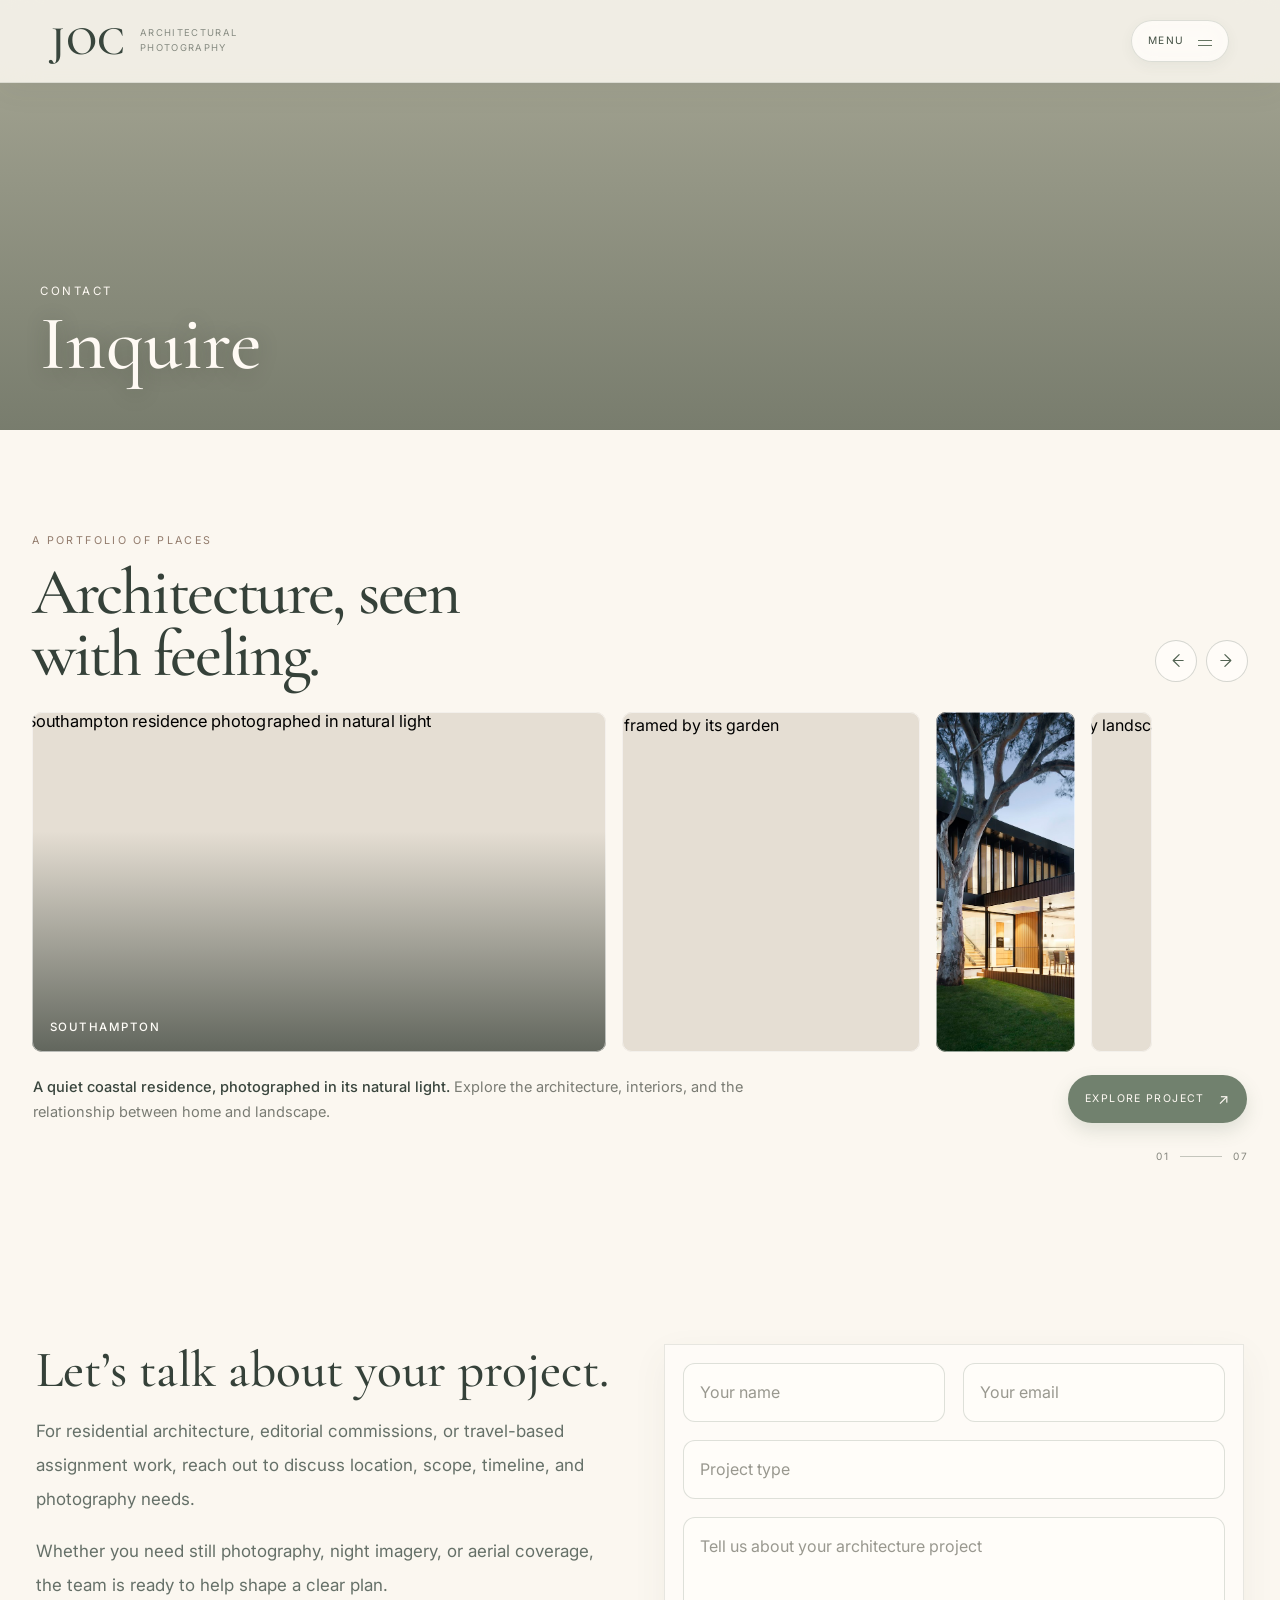
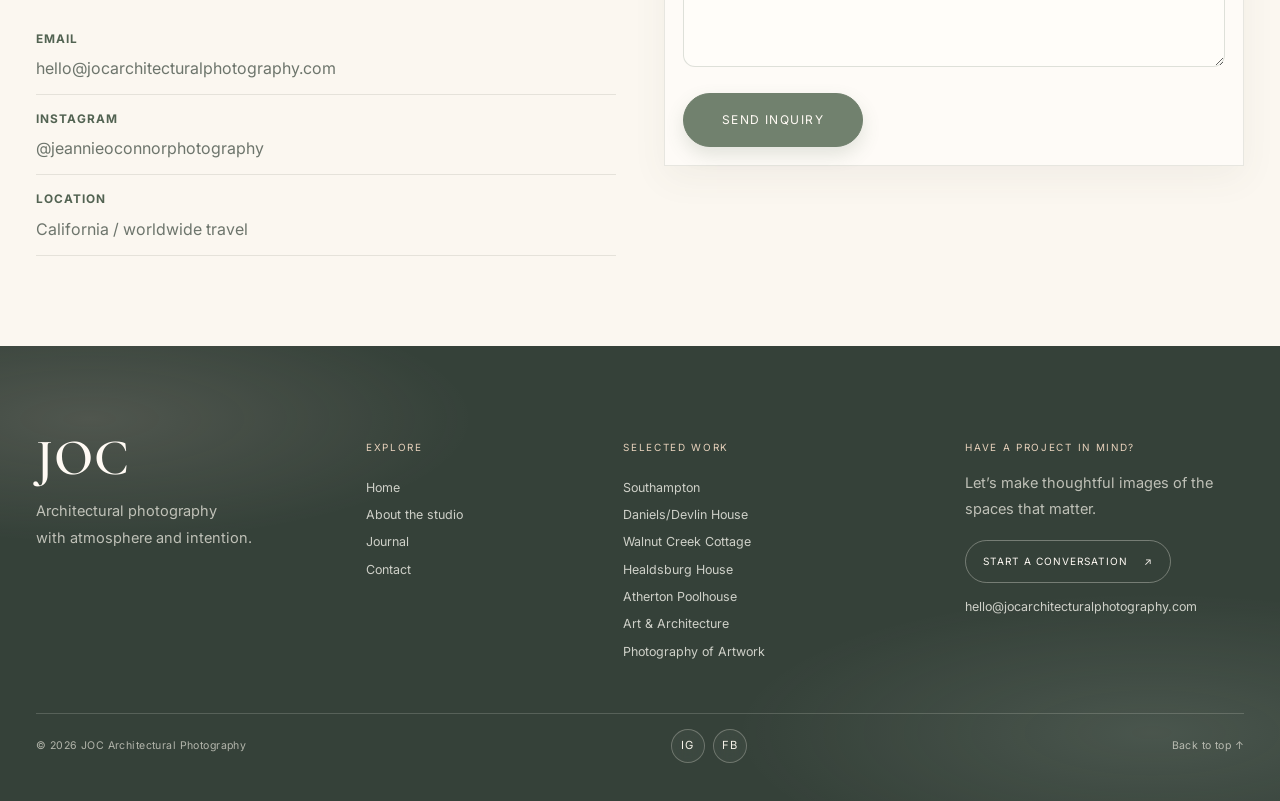
==== contact.html @ 6a411907 "JOC" ====
<!doctype html>
<html lang="en">
<head>
  <meta charset="UTF-8">
  <meta name="viewport" content="width=device-width, initial-scale=1.0">
  <title>Contact | JOC</title>
  <meta name="description" content="Contact JOC for architectural photography bookings.">
  <link rel="preconnect" href="https://fonts.googleapis.com">
  <link rel="preconnect" href="https://fonts.gstatic.com" crossorigin>
  <link href="https://fonts.googleapis.com/css2?family=Cormorant+Garamond:wght@400;500;600;700&family=Inter:wght@400;500;600;700&display=swap" rel="stylesheet">
  <link rel="stylesheet" href="style.css">
  <script src="js/squeeze-carousel.js" defer></script>
  <script src="js/site-chrome.js" defer></script>
</head>
<body class="contact-page">
  <header class="site-header">
    <div class="header-bar">
      <div class="brand-block">
        <a href="index.html" class="brand-mark">JOC</a>
        <span>Architectural Photography</span>
      </div>
      <nav class="site-navigation" aria-label="Main navigation">
        <button class="menu-toggle" type="button" aria-expanded="false">Menu</button>
        <ul>
          <li><a href="index.html">Home</a></li>
          <li><a href="southampton.html">Southampton</a></li>
          <li><a href="daniels-devlin-house.html">Daniels/Devlin House</a></li>
          <li><a href="walnut-creek-cottage.html">Walnut Creek Cottage</a></li>
          <li><a href="aidells-oakes-healdsburg-house.html">Aidells/Oakes Healdsburg House</a></li>
          <li><a href="atherton-poolhouse.html">Atherton Poolhouse</a></li>
          <li><a href="art-and-architecture.html">Art &amp; Architecture</a></li>
          <li><a href="photography-of-artwork.html">Photography of Artwork</a></li>
          <li><a href="about-us.html">About</a></li>
          <li><a class="active" href="contact.html">Contact</a></li>
        </ul>
      </nav>
    </div>
  </header>

  <main class="page-shell">
    <section class="page-hero" aria-label="Contact JOC">
      <div class="page-hero-inner">
        <p>Contact</p>
        <h1>Inquire</h1>
      </div>
    </section>

    <section class="page-content">
      <div class="contact-layout">
        <div class="contact-copy">
          <h2>Let’s talk about your project.</h2>
          <p>For residential architecture, editorial commissions, or travel-based assignment work, reach out to discuss location, scope, timeline, and photography needs.</p>
          <p>Whether you need still photography, night imagery, or aerial coverage, the team is ready to help shape a clear plan.</p>
          <ul class="contact-list">
            <li><strong>Email</strong><span>hello@jocarchitecturalphotography.com</span></li>
            <li><strong>Instagram</strong><span>@jeannieoconnorphotography</span></li>
            <li><strong>Location</strong><span>California / worldwide travel</span></li>
          </ul>
        </div>

        <div class="contact-card">
          <form>
            <div class="form-grid">
              <div>
                <input class="input" type="text" placeholder="Your name" aria-label="Your name">
              </div>
              <div>
                <input class="input" type="email" placeholder="Your email" aria-label="Your email">
              </div>
              <div class="full-span">
                <input class="input" type="text" placeholder="Project type" aria-label="Project type">
              </div>
              <div class="full-span">
                <textarea class="textarea" placeholder="Tell us about your architecture project" aria-label="Project details"></textarea>
              </div>
              <div class="full-span">
                <button class="btn" type="submit">Send inquiry</button>
              </div>
            </div>
          </form>
        </div>
      </div>
    </section>
  </main>

  <div class="socials" aria-label="Social links">
    <a href="https://www.instagram.com/jeannieoconnorphotography/" aria-label="Instagram" target="_blank" rel="noreferrer">IG</a>
    <a href="https://www.facebook.com/jocarchphoto" aria-label="Facebook" target="_blank" rel="noreferrer">FB</a>
  </div>

  <script>
    const nav = document.querySelector('.site-navigation');
    const toggle = document.querySelector('.menu-toggle');
    if (toggle && nav) {
      toggle.addEventListener('click', () => {
        const isOpen = nav.classList.toggle('open');
        toggle.setAttribute('aria-expanded', String(isOpen));
      });
    }
  </script>
</body>
</html>
---- style.css ----
:root {
  --bg: #0d0d0d;
  --panel: #171817;
  --panel-soft: #f3efe8;
  --text: #f5f3ee;
  --muted: rgba(255,255,255,0.7);
  --dark-text: #1d1d1b;
  --line: rgba(255,255,255,0.18);
  --gold: #d4b077;
  --shadow: rgba(0, 0, 0, 0.32);
}

* { box-sizing: border-box; }
html { scroll-behavior: smooth; }
body {
  margin: 0;
  background: var(--bg);
  color: var(--text);
  font-family: 'Inter', Arial, sans-serif;
  line-height: 1.7;
}
a { color: inherit; text-decoration: none; }
img { max-width: 100%; display: block; }
button, input, textarea { font: inherit; }

.site-header {
  position: absolute;
  top: 0;
  left: 0;
  width: 100%;
  z-index: 20;
}
.header-bar {
  max-width: 1720px;
  margin: 0 auto;
  padding: 28px clamp(20px, 4vw, 64px) 0;
  display: flex;
  align-items: center;
  justify-content: space-between;
}
.brand-block {
  display: flex;
  align-items: center;
  gap: 18px;
  color: rgba(255,255,255,0.92);
}
.brand-mark {
  display: inline-flex;
  align-items: center;
  justify-content: center;
  font-size: 2.8rem;
  font-weight: 700;
  letter-spacing: 0.04em;
  line-height: 1;
  color: #fff;
}
.brand-block span {
  font-size: 0.72rem;
  letter-spacing: 0.18em;
  text-transform: uppercase;
  opacity: 0.9;
}
.site-navigation {
  position: relative;
}
.site-navigation ul {
  display: none;
  position: absolute;
  z-index: 30;
  top: calc(100% + 14px);
  right: 0;
  width: min(410px, calc(100vw - 36px));
  max-height: min(72vh, 680px);
  overflow: auto;
  flex-direction: column;
  align-items: stretch;
  gap: 0;
  list-style: none;
  margin: 0;
  padding: 10px 22px;
  background: rgba(17, 17, 17, 0.96);
  border: 1px solid rgba(255,255,255,0.12);
  box-shadow: 0 24px 70px rgba(0,0,0,0.4);
  backdrop-filter: blur(18px);
}
.site-navigation.open ul { display: flex; }
.site-navigation a {
  position: relative;
  display: block;
  color: rgba(255,255,255,0.9);
  padding: 12px 0;
  font-size: 0.75rem;
  letter-spacing: 0.12em;
  text-transform: uppercase;
  border-bottom: 1px solid rgba(255,255,255,0.07);
  transition: color 0.25s ease, padding-left 0.25s ease;
}
.site-navigation a.active,
.site-navigation a:hover,
.site-navigation a:focus-visible {
  color: #e4c89a;
  padding-left: 5px;
}
.site-navigation a::after {
  content: none;
}
.menu-toggle {
  display: inline-flex;
  align-items: center;
  gap: 12px;
  background: rgba(10,10,10,0.22);
  border: 1px solid rgba(255,255,255,0.4);
  color: #fff;
  padding: 11px 16px;
  letter-spacing: 0.16em;
  text-transform: uppercase;
  font-size: 0.66rem;
  cursor: pointer;
  backdrop-filter: blur(12px);
  transition: background 0.25s ease, border-color 0.25s ease;
}
.menu-toggle::after {
  content: '';
  width: 16px;
  height: 1px;
  background: currentColor;
  box-shadow: 0 5px currentColor;
  transition: transform 0.25s ease;
}
.menu-toggle:hover,
.menu-toggle:focus-visible,
.site-navigation.open .menu-toggle {
  background: rgba(255,255,255,0.1);
  border-color: rgba(255,255,255,0.7);
}
.site-navigation.open .menu-toggle::after { transform: rotate(45deg); }

.portfolio-hero {
  position: relative;
  min-height: 100vh;
  display: flex;
  align-items: center;
  justify-content: center;
  background-image: linear-gradient(rgba(4,8,10,0.3), rgba(4,8,10,0.4)), url('https://images.unsplash.com/photo-1505693416388-ac5ce068fe85?auto=format&fit=crop&w=1800&q=80');
  background-size: cover;
  background-position: center;
  overflow: hidden;
}
.portfolio-hero::after {
  content: '';
  position: absolute;
  inset: auto 0 0;
  height: 24vh;
  background: linear-gradient(transparent, #111);
  pointer-events: none;
}
.portfolio-hero::before {
  content: '';
  position: absolute;
  inset: 0;
  background: radial-gradient(circle at center, rgba(255,255,255,0.18), transparent 40%);
}
.hero-inner {
  position: relative;
  z-index: 1;
  width: min(1200px, calc(100% - 48px));
  display: flex;
  justify-content: center;
  align-items: center;
  text-align: center;
}
.hero-caption {
  display: flex;
  flex-direction: column;
  align-items: center;
  gap: 14px;
  animation: fadeUp 1s ease both;
}
.eyebrow {
  margin: 0;
  color: rgba(255,255,255,0.82);
  text-transform: uppercase;
  letter-spacing: 0.22em;
  font-size: 0.7rem;
}
.hero-caption h1 {
  margin: 0;
  font-size: clamp(4rem, 8vw, 14rem);
  line-height: 0.85;
  font-weight: 400;
  letter-spacing: 0.04em;
  color: #fff;
  font-family: 'Cormorant Garamond', Georgia, serif;
}
.hero-scroll-cue {
  position: absolute;
  z-index: 2;
  left: 50%;
  bottom: 42px;
  display: flex;
  align-items: center;
  gap: 14px;
  transform: translateX(-50%);
  color: rgba(255,255,255,0.82);
  font-size: 0.65rem;
  letter-spacing: 0.2em;
  text-transform: uppercase;
  white-space: nowrap;
}
.hero-scroll-cue i {
  position: relative;
  width: 1px;
  height: 30px;
  overflow: hidden;
  background: rgba(255,255,255,0.25);
}
.hero-scroll-cue i::after {
  content: '';
  position: absolute;
  inset: -100% 0 auto;
  height: 100%;
  background: #fff;
  animation: scrollCue 1.6s ease-in-out infinite;
}

.domino-gallery {
  --gallery-scroll-length: 1500px;
  position: relative;
  height: calc(100vh + var(--gallery-scroll-length));
  background: #111;
  isolation: isolate;
}
.domino-stage {
  position: sticky;
  top: 0;
  height: 100vh;
  min-height: 600px;
  display: flex;
  flex-direction: column;
  justify-content: center;
  overflow: hidden;
  padding: 42px 0 54px;
}
.domino-heading {
  position: relative;
  z-index: 2;
  width: min(1320px, calc(100% - 72px));
  margin: 0 auto 28px;
  display: grid;
  grid-template-columns: 0.75fr 1.5fr 0.75fr;
  align-items: end;
  gap: 24px;
}
.domino-heading .eyebrow {
  align-self: center;
  color: rgba(255,255,255,0.62);
}
.domino-heading h2 {
  margin: 0;
  color: #f5f1ea;
  font: 500 clamp(2.2rem, 4vw, 4.4rem)/0.95 'Cormorant Garamond', Georgia, serif;
  letter-spacing: -0.025em;
}
.domino-instruction {
  margin: 0 0 5px;
  color: rgba(255,255,255,0.58);
  text-align: right;
  font-size: 0.66rem;
  letter-spacing: 0.15em;
  text-transform: uppercase;
}
.domino-viewport {
  width: 100%;
  overflow-x: auto;
  overflow-y: visible;
  scrollbar-width: none;
  overscroll-behavior-x: contain;
  padding: 48px 24px 56px;
}
.domino-viewport::-webkit-scrollbar { display: none; }
.domino-track {
  display: flex;
  width: max-content;
  min-width: min(100%, 1330px);
  margin: 0 auto;
  justify-content: center;
  gap: clamp(8px, 1.1vw, 18px);
  perspective: 1500px;
  perspective-origin: 50% -45%;
  transform-style: preserve-3d;
}
.domino-card-wrap {
  position: relative;
  z-index: 1;
  display: block;
  flex: 0 0 auto;
  width: var(--domino-width, 160px);
  height: var(--domino-height, 430px);
  color: #fff;
  text-decoration: none;
  transform-style: preserve-3d;
}
.domino-card {
  position: relative;
  display: block;
  width: 100%;
  height: 100%;
  overflow: hidden;
  background: #272522;
  border: 1px solid rgba(255,255,255,0.18);
  box-shadow: 0 18px 40px -16px rgba(0,0,0,0.6);
  transform-origin: 50% 100%;
  transform: rotateX(0deg);
  backface-visibility: hidden;
  transition: outline-color 0.25s ease, box-shadow 0.3s ease;
}
.domino-card-wrap:focus-visible {
  outline: 2px solid #e4c89a;
  outline-offset: 7px;
}
.domino-card-wrap:hover .domino-card {
  box-shadow: 0 28px 64px -18px rgba(0,0,0,0.8);
}
.domino-card img {
  position: absolute;
  inset: 0;
  width: 100%;
  height: 100%;
  object-fit: cover;
  filter: brightness(calc(1 - var(--fall, 0) * 0.45));
  user-select: none;
}
.domino-card-title {
  position: absolute;
  inset: auto 0 0;
  padding: 34px 12px 13px;
  color: #fff;
  font-size: clamp(0.61rem, 0.78vw, 0.75rem);
  line-height: 1.4;
  letter-spacing: 0.12em;
  text-transform: uppercase;
  background: linear-gradient(transparent, rgba(0,0,0,0.82));
  opacity: calc(1 - var(--fall, 0));
}
.domino-shadow {
  position: absolute;
  z-index: -1;
  right: 8px;
  bottom: -8px;
  left: 8px;
  height: 14px;
  border-radius: 50%;
  background: rgba(0,0,0,0.42);
  filter: blur(8px);
  opacity: calc(0.25 + var(--fall, 0) * 0.5);
  transform: scaleX(calc(0.6 + var(--fall, 0) * 0.4));
  pointer-events: none;
}
.domino-count {
  position: absolute;
  right: clamp(22px, 4vw, 64px);
  bottom: 30px;
  display: flex;
  align-items: center;
  gap: 12px;
  color: rgba(255,255,255,0.68);
  font-size: 0.66rem;
  letter-spacing: 0.16em;
}
.domino-count i {
  width: 36px;
  height: 1px;
  background: rgba(255,255,255,0.38);
}

main, .page-shell {
  background: #111111;
}

.portfolio-highlights {
  max-width: 1360px;
  margin: 0 auto;
  padding: 60px 36px 10px;
}
.highlights-grid {
  display: grid;
  grid-template-columns: repeat(3, minmax(0, 1fr));
  gap: 22px;
  margin-top: 30px;
}
.highlight-card {
  position: relative;
  padding: 28px 24px 26px;
  background: rgba(255,255,255,0.02);
  border: 1px solid rgba(255,255,255,0.08);
  min-height: 260px;
  transition: transform 0.35s ease, border-color 0.35s ease, background 0.35s ease;
}
.highlight-card:hover {
  transform: translateY(-6px);
  border-color: rgba(255,255,255,0.18);
  background: rgba(255,255,255,0.035);
}
.highlight-card--featured {
  background: rgba(255,255,255,0.04);
  border-color: rgba(255,255,255,0.14);
}
.highlight-index {
  display: block;
  margin-bottom: 18px;
  color: rgba(255,255,255,0.6);
  letter-spacing: 0.25em;
  font-size: 0.68rem;
  text-transform: uppercase;
}
.highlight-card h3 {
  margin: 0 0 12px;
  font-size: clamp(1.8rem, 2.8vw, 2.9rem);
  line-height: 1.08;
  color: #f5efe7;
  font-family: 'Cormorant Garamond', Georgia, serif;
  font-weight: 500;
}
.highlight-card p {
  margin: 0;
  color: rgba(255,255,255,0.75);
  line-height: 1.9;
  font-size: 1rem;
}

.intro-section {
  max-width: 1360px;
  margin: 0 auto;
  padding: 80px 36px 30px;
  display: grid;
  grid-template-columns: 1.2fr 0.8fr;
  gap: 52px;
  align-items: center;
}
.featured-photo {
  position: relative;
  overflow: hidden;
  height: 540px;
  box-shadow: 0 30px 60px var(--shadow);
}
.featured-photo img {
  position: absolute;
  inset: 0;
  width: 100%;
  height: 100%;
  object-fit: cover;
  transform: scale(1.02);
  transition: transform 0.8s ease;
}
.featured-photo:hover img { transform: scale(1.08); }
.intro-copy {
  color: rgba(255,255,255,0.85);
}
.intro-copy p {
  margin: 0 0 22px;
  font-size: 1.08rem;
  line-height: 2;
}
.intro-copy p strong {
  color: #fff;
  font-weight: 600;
}
.intro-copy .quote {
  margin-top: 30px;
  padding-top: 26px;
  border-top: 1px solid rgba(255,255,255,0.12);
  font-size: 0.92rem;
  letter-spacing: 0.12em;
  text-transform: uppercase;
  color: rgba(255,255,255,0.72);
}
.eyebrow {
  margin: 0;
  color: rgba(255,255,255,0.82);
  text-transform: uppercase;
  letter-spacing: 0.22em;
  font-size: 0.7rem;
}
.eyebrow.dark {
  color: rgba(255,255,255,0.7);
}

.section-block {
  max-width: 1360px;
  margin: 0 auto;
  padding: 70px 36px 20px;
}
.section-head {
  margin-bottom: 30px;
  display: flex;
  align-items: end;
  justify-content: space-between;
  gap: 16px;
}
.section-head span {
  font-size: 0.76rem;
  letter-spacing: 0.2em;
  text-transform: uppercase;
  color: rgba(255,255,255,0.7);
}
.section-head h2 {
  margin: 0;
  font-size: clamp(2rem, 4vw, 3.2rem);
  font-family: 'Cormorant Garamond', Georgia, serif;
  font-weight: 500;
  color: #f6f1e8;
}
.project-grid {
  display: grid;
  grid-template-columns: repeat(3, minmax(0, 1fr));
  gap: 28px;
}
.project-card {
  position: relative;
  overflow: hidden;
  min-height: 480px;
  background: #171817;
  transform: translateY(24px);
  opacity: 0;
  animation: fadeUp 0.8s ease forwards;
}
.project-card:nth-child(2) { animation-delay: 0.12s; }
.project-card:nth-child(3) { animation-delay: 0.2s; }
.project-card:nth-child(4) { animation-delay: 0.28s; }
.project-card:nth-child(5) { animation-delay: 0.36s; }
.project-card:nth-child(6) { animation-delay: 0.44s; }
.project-card img {
  width: 100%;
  height: 100%;
  object-fit: cover;
  transition: transform 0.8s ease, filter 0.8s ease;
  filter: saturate(0.85) brightness(0.85);
}
.project-card:hover img {
  transform: scale(1.07);
  filter: saturate(1) brightness(1);
}
.project-card .project-meta {
  position: absolute;
  left: 0;
  right: 0;
  bottom: 0;
  padding: 22px 22px 20px;
  background: linear-gradient(180deg, rgba(11,11,11,0), rgba(11,11,11,0.8) 46%);
  display: flex;
  align-items: center;
  justify-content: space-between;
  gap: 16px;
}
.project-card .project-meta span {
  font-size: clamp(0.72rem, 0.95vw, 1.05rem);
  letter-spacing: 0.08em;
  text-transform: uppercase;
  line-height: 1.35;
  max-width: 72%;
}
.project-card .project-meta a {
  color: rgba(255,255,255,0.8);
  border-bottom: 1px solid rgba(255,255,255,0.5);
  font-size: 0.7rem;
  letter-spacing: 0.16em;
  text-transform: uppercase;
  white-space: nowrap;
}

.studio-metrics {
  max-width: 1360px;
  margin: 0 auto;
  padding: 18px 36px 12px;
  display: grid;
  grid-template-columns: repeat(4, minmax(0, 1fr));
  gap: 24px;
}
.metric {
  border-top: 1px solid rgba(255,255,255,0.12);
  border-bottom: 1px solid rgba(255,255,255,0.12);
  padding: 24px 18px;
  display: flex;
  flex-direction: column;
  align-items: center;
  justify-content: center;
  text-align: center;
  background: rgba(255,255,255,0.015);
}
.metric strong {
  font-size: clamp(1.35rem, 2vw, 2rem);
  line-height: 1.1;
  color: #f5efe7;
  font-family: 'Cormorant Garamond', Georgia, serif;
  font-weight: 500;
}
.metric span {
  margin-top: 10px;
  letter-spacing: 0.18em;
  font-size: 0.66rem;
  text-transform: uppercase;
  color: rgba(255,255,255,0.7);
}

.feature-story {
  max-width: 1360px;
  margin: 70px auto 0;
  padding: 0 36px;
  display: grid;
  grid-template-columns: 1.2fr 0.8fr;
  gap: 36px;
  align-items: center;
}
.feature-story__media {
  overflow: hidden;
  min-height: 560px;
  box-shadow: 0 30px 60px rgba(0, 0, 0, 0.35);
}
.feature-story__media img {
  width: 100%;
  height: 100%;
  object-fit: cover;
  transition: transform 0.8s ease;
}
.feature-story:hover .feature-story__media img {
  transform: scale(1.05);
}
.feature-story__content {
  color: rgba(255,255,255,0.82);
}
.feature-story__content h3 {
  margin: 0 0 18px;
  font-size: clamp(2.4rem, 4vw, 4rem);
  line-height: 1;
  font-family: 'Cormorant Garamond', Georgia, serif;
  font-weight: 500;
  color: #f8f1e7;
}
.feature-story__content p {
  margin: 0 0 18px;
  font-size: 1.04rem;
  line-height: 1.95;
}
.feature-story__content ul {
  margin: 0;
  padding-left: 20px;
  display: grid;
  gap: 10px;
  color: rgba(255,255,255,0.82);
}

.services-block {
  padding-top: 80px;
}
.services-grid {
  display: grid;
  grid-template-columns: repeat(3, minmax(0, 1fr));
  gap: 24px;
}
.service-card {
  background: rgba(255,255,255,0.02);
  border: 1px solid rgba(255,255,255,0.08);
  padding: 28px 24px;
  transition: transform 0.35s ease, border-color 0.35s ease, background 0.35s ease;
}
.service-card:hover {
  transform: translateY(-8px);
  border-color: rgba(255,255,255,0.18);
  background: rgba(255,255,255,0.035);
}
.service-number {
  display: block;
  font-size: 0.72rem;
  letter-spacing: 0.16em;
  text-transform: uppercase;
  color: rgba(255,255,255,0.6);
  margin-bottom: 18px;
}
.service-card h3 {
  margin: 0 0 12px;
  font-size: clamp(1.7rem, 2.4vw, 2.3rem);
  line-height: 1.1;
  font-family: 'Cormorant Garamond', Georgia, serif;
  color: #f5f0e7;
  font-weight: 500;
}
.service-card p {
  margin: 0;
  color: rgba(255,255,255,0.76);
  line-height: 1.8;
}

.project-detail-wrap {
  padding-top: 80px;
}
.project-detail {
  margin-top: 30px;
  display: grid;
  grid-template-columns: 1.15fr 0.85fr;
  gap: 30px;
  align-items: center;
  background: rgba(255,255,255,0.015);
  border: 1px solid rgba(255,255,255,0.08);
}
.project-detail--reverse {
  grid-template-columns: 0.85fr 1.15fr;
}
.project-detail--reverse .project-detail__image {
  order: 2;
}
.project-detail--reverse .project-detail__copy {
  order: 1;
}
.project-detail__image {
  overflow: hidden;
  min-height: 420px;
}
.project-detail__image img {
  width: 100%;
  height: 100%;
  object-fit: cover;
  transition: transform 0.8s ease;
}
.project-detail:hover .project-detail__image img {
  transform: scale(1.04);
}
.project-detail__copy {
  padding: 34px 28px;
  color: rgba(255,255,255,0.82);
}
.project-detail__copy h3 {
  margin: 0 0 16px;
  font-size: clamp(2rem, 3vw, 3.2rem);
  line-height: 1.1;
  font-family: 'Cormorant Garamond', Georgia, serif;
  color: #f5efe7;
  font-weight: 500;
}
.project-detail__copy p {
  margin: 0;
  line-height: 1.9;
  font-size: 1.04rem;
}

.reveal {
  opacity: 0;
  transform: translateY(28px);
  transition: opacity 0.8s ease, transform 0.8s ease;
}
.reveal.is-visible {
  opacity: 1;
  transform: translateY(0);
}

.about-page .page-hero,
.contact-page .page-hero,
.blog-page .page-hero {
  position: relative;
  min-height: 430px;
  display: flex;
  align-items: end;
  justify-content: center;
  background-image: linear-gradient(rgba(19,19,18,0.32), rgba(19,19,18,0.72)), url('https://images.unsplash.com/photo-1512917774080-9991f1c4c750?auto=format&fit=crop&w=1800&q=80');
  background-size: cover;
  background-position: center;
}
.page-hero-inner {
  width: min(1200px, calc(100% - 48px));
  padding: 150px 0 50px;
  display: flex;
  flex-direction: column;
  gap: 8px;
}
.page-hero-inner p {
  margin: 0;
  letter-spacing: 0.22em;
  text-transform: uppercase;
  color: rgba(255,255,255,0.8);
  font-size: 0.72rem;
}
.page-hero-inner h1 {
  margin: 0;
  font-size: clamp(3rem, 6vw, 7rem);
  line-height: 0.92;
  font-family: 'Cormorant Garamond', Georgia, serif;
  font-weight: 500;
}

.page-content {
  max-width: 1360px;
  margin: 0 auto;
  padding: 64px 36px 90px;
}
.project-page-shell {
  background: #111111;
}
.project-hero {
  position: relative;
  min-height: 540px;
  display: flex;
  align-items: end;
  background-image: linear-gradient(rgba(16, 16, 16, 0.34), rgba(16, 16, 16, 0.72)), url('https://images.unsplash.com/photo-1512917774080-9991f1c4c750?auto=format&fit=crop&w=1800&q=80');
  background-size: cover;
  background-position: center;
}
.project-hero .page-hero-inner {
  width: min(1200px, calc(100% - 48px));
  padding: 170px 0 46px;
}
.project-intro {
  display: grid;
  grid-template-columns: 1.1fr 0.9fr;
  gap: 36px;
  align-items: start;
  padding-top: 48px;
}
.project-main-image {
  overflow: hidden;
  min-height: 640px;
  box-shadow: 0 30px 60px rgba(0,0,0,0.28);
}
.project-main-image img {
  width: 100%;
  height: 100%;
  object-fit: cover;
}
.project-copy {
  color: rgba(255,255,255,0.82);
}
.project-copy h2 {
  margin: 0 0 18px;
  font-size: clamp(2.4rem, 4vw, 3.8rem);
  line-height: 1.02;
  font-family: 'Cormorant Garamond', Georgia, serif;
  font-weight: 500;
  color: #f5f1ea;
}
.project-copy p {
  margin: 0 0 18px;
  font-size: 1.05rem;
  line-height: 2;
}
.project-specs {
  display: grid;
  grid-template-columns: repeat(4, minmax(0, 1fr));
  gap: 18px;
  margin-top: 48px;
}
.project-spec {
  border: 1px solid rgba(255,255,255,0.08);
  background: rgba(255,255,255,0.015);
  padding: 22px 18px;
}
.project-spec span {
  display: block;
  font-size: 0.68rem;
  letter-spacing: 0.16em;
  text-transform: uppercase;
  color: rgba(255,255,255,0.68);
}
.project-spec strong {
  display: block;
  margin-top: 10px;
  font-size: clamp(1.1rem, 1.8vw, 1.5rem);
  color: #f6f0e7;
  font-weight: 500;
}
.project-gallery {
  display: grid;
  grid-template-columns: repeat(3, minmax(0, 1fr));
  gap: 22px;
  margin-top: 52px;
}
.project-gallery figure {
  margin: 0;
  overflow: hidden;
  min-height: 340px;
  background: rgba(255,255,255,0.03);
}
.project-gallery img {
  width: 100%;
  height: 100%;
  object-fit: cover;
  transition: transform 0.5s ease;
}
.project-gallery figure:hover img {
  transform: scale(1.04);
}
.project-page-cta {
  margin-top: 54px;
  display: flex;
  justify-content: center;
}
.project-page-cta a {
  display: inline-flex;
  align-items: center;
  justify-content: center;
  min-width: 220px;
  padding: 18px 26px;
  border: 1px solid rgba(255,255,255,0.2);
  letter-spacing: 0.14em;
  text-transform: uppercase;
  font-size: 0.72rem;
  transition: transform 0.25s ease, border-color 0.25s ease;
}
.project-page-cta a:hover,
.project-page-cta a:focus-visible {
  transform: translateY(-2px);
  border-color: rgba(255,255,255,0.5);
}
.about-layout,
.contact-layout,
.blog-layout {
  display: grid;
  grid-template-columns: 1fr 1fr;
  gap: 48px;
  align-items: start;
}
.about-image,
.contact-card,
.blog-card {
  background: rgba(255,255,255,0.02);
  border: 1px solid rgba(255,255,255,0.08);
  padding: 24px;
}
.about-image img {
  width: 100%;
  min-height: 500px;
  object-fit: cover;
}
.about-copy,
.contact-copy,
.blog-copy {
  color: rgba(255,255,255,0.82);
}
.about-copy h2,
.contact-copy h2,
.blog-copy h2 {
  margin: 0 0 18px;
  font-size: clamp(2.2rem, 4vw, 3.3rem);
  line-height: 1.05;
  color: var(--text);
  font-family: 'Cormorant Garamond', Georgia, serif;
  font-weight: 500;
}
.about-copy p,
.contact-copy p,
.blog-copy p {
  margin: 0 0 18px;
  font-size: 1.06rem;
  line-height: 2;
}
.stats-grid {
  margin-top: 48px;
  display: grid;
  grid-template-columns: repeat(4, minmax(0, 1fr));
  gap: 24px;
}
.stat-box {
  border: 1px solid rgba(255,255,255,0.09);
  padding: 28px 22px;
  text-align: center;
  background: rgba(255,255,255,0.015);
}
.stat-box strong {
  display: block;
  font-family: 'Cormorant Garamond', Georgia, serif;
  font-size: clamp(1.35rem, 2vw, 2rem);
  line-height: 1.1;
  color: #f0e9df;
}
.stat-box span {
  color: rgba(255,255,255,0.7);
  letter-spacing: 0.1em;
  text-transform: uppercase;
  font-size: 0.68rem;
}

.contact-card {
  padding: 36px;
}
.form-grid {
  display: grid;
  grid-template-columns: 1fr 1fr;
  gap: 18px;
}
.input, .textarea {
  width: 100%;
  background: rgba(255,255,255,0.02);
  color: #fff;
  border: 1px solid rgba(255,255,255,0.12);
  padding: 15px 16px;
  border-radius: 0;
  outline: none;
  transition: border-color 0.25s ease, background 0.25s ease;
}
.input:focus, .textarea:focus { border-color: rgba(255,255,255,0.4); background: rgba(255,255,255,0.04); }
.textarea {
  min-height: 150px;
  resize: vertical;
}
.form-grid .full-span { grid-column: 1 / -1; }
.btn {
  display: inline-flex;
  align-items: center;
  justify-content: center;
  min-width: 180px;
  padding: 16px 22px;
  border: 1px solid rgba(255,255,255,0.28);
  background: transparent;
  color: #fff;
  letter-spacing: 0.12em;
  text-transform: uppercase;
  font-size: 0.75rem;
  cursor: pointer;
  transition: transform 0.25s ease, border-color 0.25s ease, background 0.25s ease;
}
.btn:hover, .btn:focus-visible {
  background: rgba(255,255,255,0.04);
  border-color: rgba(255,255,255,0.5);
  transform: translateY(-2px);
}
.contact-list {
  list-style: none;
  margin: 26px 0 0;
  padding: 0;
  display: grid;
  gap: 14px;
}
.contact-list li {
  padding-bottom: 12px;
  border-bottom: 1px solid rgba(255,255,255,0.08);
}
.contact-list strong {
  display: block;
  margin-bottom: 6px;
  color: #f0e9df;
  letter-spacing: 0.08em;
  text-transform: uppercase;
  font-size: 0.74rem;
}
.contact-list span {
  color: rgba(255,255,255,0.8);
}

.blog-grid {
  display: grid;
  grid-template-columns: repeat(2, minmax(0, 1fr));
  gap: 26px;
}
.blog-post {
  background: rgba(255,255,255,0.02);
  border: 1px solid rgba(255,255,255,0.08);
  overflow: hidden;
}
.blog-post img {
  width: 100%;
  height: 330px;
  object-fit: cover;
}
.blog-post-body {
  padding: 24px 22px 26px;
}
.blog-post-body time {
  display: inline-block;
  margin-bottom: 10px;
  color: rgba(255,255,255,0.55);
  letter-spacing: 0.1em;
  text-transform: uppercase;
  font-size: 0.7rem;
}
.blog-post-body h3 {
  margin: 0 0 12px;
  font-size: clamp(1.6rem, 3vw, 2.2rem);
  font-family: 'Cormorant Garamond', Georgia, serif;
  color: #f0e9df;
}
.blog-post-body p {
  margin: 0;
  color: rgba(255,255,255,0.76);
}

.socials {
  position: fixed;
  right: 22px;
  bottom: 22px;
  display: flex;
  flex-direction: column;
  gap: 10px;
  z-index: 30;
}
.socials a {
  display: inline-flex;
  align-items: center;
  justify-content: center;
  width: 42px;
  height: 42px;
  border-radius: 50%;
  background: rgba(255,255,255,0.08);
  color: #fff;
  border: 1px solid rgba(255,255,255,0.12);
  backdrop-filter: blur(8px);
  font-size: 0.7rem;
  letter-spacing: 0.08em;
  text-transform: uppercase;
  transition: transform 0.25s ease, background 0.25s ease, border-color 0.25s ease;
}
.socials a:hover,
.socials a:focus-visible {
  transform: translateY(-2px);
  background: rgba(255,255,255,0.16);
  border-color: rgba(255,255,255,0.38);
}

@keyframes fadeUp {
  from {
    opacity: 0;
    transform: translateY(22px);
  }
  to {
    opacity: 1;
    transform: translateY(0);
  }
}
@keyframes scrollCue {
  from { transform: translateY(0); }
  to { transform: translateY(200%); }
}

@media (max-width: 1024px) {
  .site-navigation ul {
    display: none;
    position: absolute;
    right: 0;
    top: 52px;
    width: min(260px, 75vw);
    background: rgba(18,17,17,0.96);
    border: 1px solid rgba(255,255,255,0.08);
    padding: 18px 16px;
    flex-direction: column;
    align-items: start;
  }
  .site-navigation.open ul { display: flex; }
  .menu-toggle { display: inline-flex; }
  .project-grid,
  .highlights-grid { grid-template-columns: repeat(2, minmax(0, 1fr)); }
  .domino-heading {
    width: calc(100% - 48px);
    grid-template-columns: 1fr;
    align-items: start;
    gap: 10px;
  }
  .domino-heading h2 { font-size: clamp(2.2rem, 5vw, 3.6rem); }
  .domino-instruction { display: none; }
  .intro-section,
  .project-intro,
  .about-layout,
  .contact-layout,
  .blog-layout,
  .stats-grid { grid-template-columns: 1fr; }
  .project-main-image { min-height: clamp(360px, 65vw, 540px); }
  .featured-photo { height: clamp(360px, 70vw, 520px); }
  .project-page-shell .project-main-image {
    height: clamp(320px, 50vw, 440px);
    min-height: 0;
  }
}

@media (max-width: 640px) {
  .header-bar { padding: 20px 18px 0; }
  .brand-block { gap: 10px; }
  .brand-mark { font-size: 2rem; }
  .brand-block span { display: none; }
  .portfolio-hero { min-height: 78vh; }
  .hero-scroll-cue { bottom: 30px; }
  .domino-gallery { --gallery-scroll-length: 950px; }
  .domino-stage {
    min-height: 100svh;
    padding: 34px 0 46px;
  }
  .domino-heading {
    width: calc(100% - 36px);
    grid-template-columns: 1fr;
    gap: 10px;
    margin-bottom: 6px;
  }
  .domino-instruction {
    display: block;
    margin: 0;
    text-align: left;
  }
  .domino-heading .eyebrow { font-size: 0.62rem; }
  .domino-heading h2 { font-size: clamp(2rem, 9vw, 3rem); }
  .domino-viewport { padding: 44px 18px 48px; }
  .domino-count { right: 18px; bottom: 20px; }
  .intro-section,
  .section-block,
  .page-content,
  .portfolio-highlights { padding-left: 18px; padding-right: 18px; }
  .project-grid,
  .form-grid,
  .blog-grid,
  .highlights-grid { grid-template-columns: 1fr; }
  .section-head { align-items: start; flex-direction: column; }
  .socials {
    position: static;
    justify-content: center;
    padding: 0 18px 24px;
  }
}

@media (prefers-reduced-motion: reduce) {
  html { scroll-behavior: auto; }
  *,
  *::before,
  *::after {
    animation-duration: 0.01ms !important;
    animation-iteration-count: 1 !important;
    scroll-behavior: auto !important;
    transition-duration: 0.01ms !important;
  }
}

/* Warm, playful portfolio palette */
:root {
  --bg: #fbf7f0;
  --panel: #fffdf9;
  --panel-soft: #f4e9dc;
  --text: #354139;
  --muted: #777970;
  --dark-text: #354139;
  --line: rgba(67, 79, 67, 0.15);
  --gold: #cf9d78;
  --shadow: rgba(82, 72, 59, 0.12);
  --cute-ink: #354139;
  --cute-cream: #fbf7f0;
  --cute-pink: #f1d5ce;
  --cute-sage: #dce7da;
  --cute-lilac: #e9e1ef;
  --cute-butter: #f4e9c8;
}

body {
  background:
    radial-gradient(ellipse at 8% 18%, rgba(241, 213, 206, 0.24), transparent 25rem),
    radial-gradient(ellipse at 88% 52%, rgba(220, 231, 218, 0.3), transparent 28rem),
    var(--cute-cream);
  color: var(--cute-ink);
}

main,
.page-shell,
.project-page-shell {
  background: var(--cute-cream);
}

.portfolio-hero {
  background-image: linear-gradient(rgba(55, 59, 49, 0.18), rgba(55, 59, 49, 0.24)), url('https://images.unsplash.com/photo-1505693416388-ac5ce068fe85?auto=format&fit=crop&w=1800&q=80');
}

.portfolio-hero::after {
  height: 20vh;
  background: linear-gradient(transparent, var(--cute-cream));
}

.portfolio-hero::before {
  background:
    radial-gradient(ellipse at 50% 45%, rgba(255, 241, 224, 0.24), transparent 42%),
    linear-gradient(120deg, rgba(91, 103, 78, 0.12), transparent 55%);
}

.hero-caption h1 {
  text-shadow: 0 4px 32px rgba(30, 37, 30, 0.25);
}

.hero-caption .eyebrow,
.page-hero-inner p {
  color: #fffaf4;
}

.hero-scroll-cue {
  color: #fffaf4;
}

.hero-scroll-cue i { background: rgba(255,255,255,0.45); }
.hero-scroll-cue i::after { background: #fffaf4; }

.domino-gallery {
  background:
    radial-gradient(ellipse at 18% 30%, rgba(241, 213, 206, 0.45), transparent 25rem),
    radial-gradient(ellipse at 88% 78%, rgba(220, 231, 218, 0.62), transparent 26rem),
    var(--cute-cream);
}

.domino-stage { min-height: 630px; }

.domino-heading .eyebrow,
.domino-instruction,
.domino-count {
  color: #777970;
}

.domino-heading h2 {
  color: var(--cute-ink);
  font-weight: 600;
}

.domino-track { perspective-origin: 50% -30%; }

.domino-card {
  border: 5px solid rgba(255, 253, 249, 0.9);
  border-radius: 18px;
  background: #e6ddd0;
  box-shadow: 0 18px 36px rgba(83, 74, 61, 0.17);
}

.domino-card-wrap:nth-child(3n + 1) .domino-card { border-color: #f3ddd5; }
.domino-card-wrap:nth-child(3n + 2) .domino-card { border-color: #e0eadc; }
.domino-card-wrap:nth-child(3n) .domino-card { border-color: #e9e1ef; }

.domino-card-title {
  padding-bottom: 17px;
  font-size: 0.64rem;
  letter-spacing: 0.1em;
  background: linear-gradient(transparent, rgba(37, 48, 39, 0.78));
}

.domino-card-wrap:focus-visible {
  outline-color: #bd8e78;
  border-radius: 20px;
}

.domino-shadow { background: rgba(78, 70, 59, 0.24); }
.domino-count i { background: rgba(67, 79, 67, 0.3); }

.portfolio-highlights {
  padding-top: 88px;
  padding-bottom: 30px;
}

.section-head span,
.highlight-index,
.service-number,
.project-spec span {
  color: #8d7869;
}

.section-head h2,
.highlight-card h3,
.service-card h3,
.project-detail__copy h3,
.project-copy h2,
.about-copy h2,
.contact-copy h2,
.blog-copy h2 {
  color: var(--cute-ink);
}

.highlight-card,
.service-card,
.metric,
.project-detail,
.project-spec,
.stat-box,
.contact-card,
.about-image,
.blog-post {
  background: rgba(255, 253, 249, 0.82);
  border-color: rgba(76, 88, 73, 0.13);
  box-shadow: 0 12px 34px rgba(87, 77, 63, 0.06);
}

.highlight-card {
  border-radius: 20px 20px 20px 6px;
  min-height: 245px;
  padding: 30px 28px;
}

.highlight-card:nth-child(3n + 1) { background: #f6e6df; }
.highlight-card:nth-child(3n + 2) { background: #eaf0e6; }
.highlight-card:nth-child(3n) { background: #f0eaf4; }
.highlight-card--featured { border-color: rgba(120, 140, 116, 0.22); }

.highlight-card p,
.service-card p,
.feature-story__content,
.project-detail__copy,
.project-copy,
.about-copy,
.contact-copy,
.blog-copy,
.about-copy p,
.contact-copy p,
.blog-copy p,
.project-copy p,
.project-detail__copy p,
.feature-story__content p,
.feature-story__content ul,
.service-card p {
  color: #657068;
}

.intro-section { padding-top: 76px; }

.featured-photo,
.feature-story__media,
.project-main-image,
.about-image {
  border-radius: 24px 24px 24px 6px;
  box-shadow: 0 24px 54px rgba(84, 73, 60, 0.13);
}

.featured-photo img,
.feature-story__media img,
.project-main-image img,
.about-image img {
  border-radius: inherit;
}

.intro-copy,
.intro-copy p { color: #657068; }

.intro-copy p strong { color: #3d4a40; }

.intro-copy .quote {
  border-top-color: rgba(76, 88, 73, 0.16);
  color: #9a7768;
}

.eyebrow,
.eyebrow.dark {
  color: #957665;
}

.metric {
  border-top: 1px solid rgba(76, 88, 73, 0.18);
  border-bottom: 1px solid rgba(76, 88, 73, 0.18);
  border-radius: 14px;
}

.metric strong,
.stat-box strong { color: #425047; }

.metric span,
.stat-box span {
  color: #7b8078;
}

.project-card {
  min-height: 420px;
  border-radius: 18px 18px 18px 5px;
  box-shadow: 0 15px 34px rgba(74, 65, 54, 0.14);
}

.project-card img { border-radius: inherit; }

.project-card .project-meta {
  background: linear-gradient(180deg, transparent, rgba(39, 49, 41, 0.82) 78%);
}

.project-card .project-meta a {
  border-bottom-color: rgba(255,255,255,0.65);
}

.feature-story {
  padding-top: 10px;
}

.feature-story__content h3 { color: var(--cute-ink); }

.service-card {
  border-radius: 18px 18px 18px 5px;
}

.service-card:nth-child(3n + 1) { background: #f6e6df; }
.service-card:nth-child(3n + 2) { background: #eaf0e6; }
.service-card:nth-child(3n) { background: #f0eaf4; }

.project-detail {
  border-radius: 20px 20px 20px 6px;
  overflow: hidden;
}

.project-detail__copy h3 { color: var(--cute-ink); }

.about-page .page-hero,
.contact-page .page-hero,
.blog-page .page-hero,
.project-hero {
  background-color: #b5b4a1;
  background-image: linear-gradient(rgba(54, 64, 53, 0.1), rgba(54, 64, 53, 0.48)), url('https://images.unsplash.com/photo-1512917774080-9991f1c4c750?auto=format&fit=crop&w=1800&q=80');
}

.page-hero-inner h1,
.project-page-shell .page-hero-inner h1,
.project-hero .page-hero-inner h1 {
  color: #fffaf4;
  text-shadow: 0 3px 22px rgba(27, 37, 30, 0.28);
}

.page-content {
  padding-top: 76px;
}

.project-copy h2 { color: var(--cute-ink); }

.project-spec {
  border-radius: 14px;
  background: #f7eee6;
}

.project-spec:nth-child(4n + 2) { background: #edf1e8; }
.project-spec:nth-child(4n + 3) { background: #f1ebf4; }
.project-spec:nth-child(4n) { background: #f7f0d9; }
.project-spec strong { color: #465248; }

.project-gallery figure {
  border-radius: 18px 18px 18px 5px;
  box-shadow: 0 14px 32px rgba(84, 73, 60, 0.11);
}

.project-page-cta a,
.btn {
  color: #fffaf4;
  background: #71816e;
  border: 1px solid #71816e;
  border-radius: 999px;
  box-shadow: 0 8px 18px rgba(90, 111, 86, 0.17);
}

.project-page-cta a:hover,
.project-page-cta a:focus-visible,
.btn:hover,
.btn:focus-visible {
  background: #596e59;
  border-color: #596e59;
}

.about-image,
.contact-card {
  padding: 18px;
}

.about-image img { border-radius: 16px 16px 16px 4px; }

.stat-box { border-radius: 16px 16px 16px 5px; }

.input,
.textarea {
  color: #354139;
  background: #fffdf9;
  border-color: rgba(76, 88, 73, 0.18);
  border-radius: 12px;
}

.input::placeholder,
.textarea::placeholder { color: #99988f; }

.input:focus,
.textarea:focus {
  border-color: #96a48e;
  background: #fff;
  box-shadow: 0 0 0 3px rgba(150,164,142,0.13);
}

.contact-list li { border-bottom-color: rgba(76, 88, 73, 0.13); }
.contact-list strong { color: #526352; }
.contact-list span { color: #6d756c; }

.blog-post { border-radius: 18px 18px 18px 5px; }
.blog-post img { border-radius: 16px 16px 0 0; }
.blog-post-body time { color: #9a7768; }
.blog-post-body h3 { color: var(--cute-ink); }
.blog-post-body p { color: #657068; }

.site-navigation ul {
  background: rgba(255, 251, 244, 0.97);
  border-color: rgba(76, 88, 73, 0.13);
  border-radius: 18px 18px 18px 6px;
  box-shadow: 0 24px 60px rgba(68, 64, 54, 0.19);
}

.site-navigation a {
  color: #48564b;
  border-bottom-color: rgba(76, 88, 73, 0.1);
}

.site-navigation a.active,
.site-navigation a:hover,
.site-navigation a:focus-visible { color: #b87f6a; }

.menu-toggle {
  color: #fffaf4;
  background: rgba(55, 66, 54, 0.4);
  border-color: rgba(255, 250, 244, 0.72);
  border-radius: 999px;
}

.menu-toggle:hover,
.menu-toggle:focus-visible,
.site-navigation.open .menu-toggle {
  background: rgba(55, 66, 54, 0.68);
}

.socials a {
  color: #526352;
  background: rgba(255, 251, 244, 0.9);
  border-color: rgba(76, 88, 73, 0.15);
  box-shadow: 0 8px 20px rgba(68, 64, 54, 0.12);
}

.socials a:hover,
.socials a:focus-visible {
  color: #fffaf4;
  background: #71816e;
  border-color: #71816e;
}

@media (max-width: 1024px) {
  .site-navigation ul {
    right: 0;
    width: min(340px, calc(100vw - 36px));
    max-height: min(72vh, 680px);
    padding: 10px 22px;
    align-items: stretch;
  }
}

@media (max-width: 640px) {
  .domino-stage { min-height: 100svh; }
  .portfolio-highlights { padding-top: 64px; padding-bottom: 12px; }
  .highlight-card { min-height: 205px; }
  .project-card { min-height: 390px; }
  .project-main-image { min-height: 420px; }
  .project-page-shell .project-main-image {
    height: clamp(260px, 78vw, 340px);
    min-height: 0;
  }
  .project-specs { grid-template-columns: repeat(2, minmax(0, 1fr)); gap: 12px; }
  .project-gallery { grid-template-columns: 1fr; gap: 16px; }
  .project-gallery figure { min-height: 300px; }
  .contact-card { padding: 16px; }
}

/* Shared squeeze-style portfolio carousel */
.squeeze-section {
  position: relative;
  z-index: 1;
  width: min(100% - 64px, 1360px);
  margin: 0 auto;
  padding: clamp(54px, 8vw, 112px) 0 clamp(56px, 8vw, 104px);
}

.squeeze-carousel {
  container-type: inline-size;
  width: 100%;
  color: var(--cute-ink);
}

.squeeze-heading {
  display: flex;
  align-items: end;
  justify-content: space-between;
  gap: 28px;
  margin-bottom: 26px;
}

.squeeze-heading .eyebrow {
  margin: 0 0 12px;
  color: #927b6c;
  font-size: 0.67rem;
}

.squeeze-heading h2 {
  margin: 0;
  color: #354139;
  font: 500 clamp(2.25rem, 5.4cqi, 4.4rem)/0.94 'Cormorant Garamond', Georgia, serif;
  letter-spacing: -0.035em;
}

.squeeze-controls {
  display: flex;
  gap: 9px;
  flex: 0 0 auto;
  padding-bottom: 4px;
}

.squeeze-arrow {
  display: grid;
  width: 42px;
  height: 42px;
  place-items: center;
  border: 1px solid rgba(66, 80, 70, 0.22);
  border-radius: 50%;
  color: #526352;
  background: rgba(255, 253, 249, 0.88);
  cursor: pointer;
  transition: color 0.25s ease, background 0.25s ease, transform 0.25s ease, border-color 0.25s ease;
}

.squeeze-arrow svg {
  width: 19px;
  height: 19px;
  fill: none;
  stroke: currentColor;
  stroke-linecap: round;
  stroke-linejoin: round;
  stroke-width: 1.25;
}

.squeeze-arrow:hover,
.squeeze-arrow:focus-visible {
  color: #fffaf4;
  background: #71816e;
  border-color: #71816e;
  transform: translateY(-2px);
}

.squeeze-panels {
  display: grid;
  grid-template-columns: var(--sq-columns);
  width: 100%;
  height: var(--sq-h);
  overflow: hidden;
  gap: 0;
  touch-action: pan-y;
  transition: grid-template-columns 1000ms cubic-bezier(0.16, 1, 0.3, 1);
}

.squeeze-panel {
  position: relative;
  isolation: isolate;
  display: block;
  min-width: 0;
  height: 100%;
  padding: 0;
  overflow: hidden;
  border: 0;
  border-radius: min(10px, calc(var(--sq-h) / 24));
  background: #e5ded3;
  cursor: pointer;
  text-align: left;
  transition:
    width 1000ms cubic-bezier(0.16, 1, 0.3, 1),
    border-radius 1000ms cubic-bezier(0.16, 1, 0.3, 1),
    filter 500ms ease;
}

.squeeze-panel:nth-child(1) { margin-left: 0; }
.squeeze-panel:nth-child(n + 2):nth-child(-n + 4) { margin-left: var(--sq-gap); }
.squeeze-panel:nth-child(n + 5) { margin-left: var(--sq-slat-gap); }

.squeeze-panel::before {
  position: absolute;
  z-index: 2;
  inset: 0;
  border: 1px solid rgba(255,255,255,0.56);
  border-radius: inherit;
  content: '';
  pointer-events: none;
}

.squeeze-panel:focus-visible {
  z-index: 4;
  outline: 3px solid #bd8e78;
  outline-offset: -4px;
}

.squeeze-panel img {
  position: absolute;
  top: 0;
  left: 50%;
  width: var(--sq-hero);
  max-width: none;
  height: 100%;
  object-fit: cover;
  transform: translateX(-50%);
  transition: filter 500ms ease, transform 1200ms cubic-bezier(0.16, 1, 0.3, 1);
}

.squeeze-panel:hover img,
.squeeze-panel[aria-selected="true"] img {
  transform: translateX(-50%) scale(1.025);
}

.squeeze-panel-shade {
  position: absolute;
  inset: 35% 0 0;
  background: linear-gradient(transparent, rgba(35, 45, 37, 0.68));
  opacity: 0;
  transition: opacity 700ms cubic-bezier(0.16, 1, 0.3, 1);
}

.squeeze-panel[aria-selected="true"] .squeeze-panel-shade,
.squeeze-panel:hover .squeeze-panel-shade { opacity: 1; }

.squeeze-panel-label {
  position: absolute;
  right: 18px;
  bottom: 16px;
  left: 18px;
  z-index: 3;
  overflow: hidden;
  color: #fffdf8;
  font-size: 0.72rem;
  font-weight: 500;
  letter-spacing: 0.13em;
  line-height: 1.35;
  text-overflow: ellipsis;
  text-transform: uppercase;
  white-space: nowrap;
  opacity: 0;
  transform: translateY(8px);
  transition: opacity 500ms ease, transform 700ms cubic-bezier(0.16, 1, 0.3, 1);
}

.squeeze-panel[aria-selected="true"] .squeeze-panel-label,
.squeeze-panel:hover .squeeze-panel-label { opacity: 1; transform: translateY(0); }

.squeeze-panel[data-column="4"] .squeeze-panel-label,
.squeeze-panel[data-column="4"] .squeeze-panel-shade { display: none; }

.squeeze-caption {
  display: flex;
  align-items: start;
  justify-content: space-between;
  gap: 28px;
  min-height: 82px;
  padding: 23px 1px 0;
}

.squeeze-caption-copy {
  max-width: 760px;
  margin: 0;
  color: #7a7c74;
  font-size: clamp(0.91rem, 1.15cqi, 1.04rem);
  line-height: 1.75;
}

.squeeze-caption-copy strong {
  color: #39453d;
  font-weight: 500;
}

.squeeze-action {
  display: inline-flex;
  flex: 0 0 auto;
  align-items: center;
  gap: 13px;
  padding: 12px 17px;
  border-radius: 999px;
  color: #fffaf4;
  background: #71816e;
  box-shadow: 0 8px 18px rgba(90, 111, 86, 0.17);
  font-size: 0.66rem;
  letter-spacing: 0.13em;
  text-transform: uppercase;
  transition: background 0.25s ease, transform 0.25s ease, box-shadow 0.25s ease;
}

.squeeze-action span { font-size: 0.9rem; }

.squeeze-action:hover,
.squeeze-action:focus-visible {
  background: #596e59;
  box-shadow: 0 11px 24px rgba(90, 111, 86, 0.22);
  transform: translateY(-2px);
}

.squeeze-pagination {
  display: flex;
  align-items: center;
  justify-content: flex-end;
  gap: 11px;
  margin-top: 14px;
  color: #85867e;
  font-size: 0.63rem;
  letter-spacing: 0.14em;
}

.squeeze-pagination-line {
  width: 42px;
  height: 1px;
  background: rgba(67, 79, 67, 0.3);
}

.has-squeeze-home .squeeze-section {
  width: 100%;
  max-width: none;
  padding-right: max(32px, calc((100% - 1360px) / 2));
  padding-left: max(32px, calc((100% - 1360px) / 2));
}

@media (max-width: 760px) {
  .squeeze-section {
    width: calc(100% - 36px);
    padding-top: 54px;
    padding-bottom: 64px;
  }

  .squeeze-heading {
    align-items: flex-start;
    flex-direction: column;
    gap: 12px;
    margin-bottom: 20px;
  }

  .squeeze-heading h2 {
    font-size: clamp(2rem, 8vw, 3.25rem);
  }

  .squeeze-arrow {
    width: 38px;
    height: 38px;
  }

  .squeeze-controls {
    align-self: flex-end;
    margin-top: -4px;
  }

  .squeeze-panel {
    border-radius: min(8px, calc(var(--sq-h) / 22));
  }

  .squeeze-panel-label {
    right: 9px;
    bottom: 11px;
    left: 9px;
    font-size: 0.58rem;
    letter-spacing: 0.08em;
  }

  .squeeze-caption {
    min-height: 0;
    flex-direction: column;
    gap: 15px;
    padding-top: 18px;
  }

  .squeeze-action { align-self: flex-start; }
  .squeeze-pagination { margin-top: 18px; }

  .has-squeeze-home .squeeze-section {
    padding-right: 18px;
    padding-left: 18px;
  }
}

@media (prefers-reduced-motion: reduce) {
  .squeeze-panel,
  .squeeze-panel img,
  .squeeze-panel-shade,
  .squeeze-panel-label,
  .squeeze-arrow,
  .squeeze-action {
    transition-duration: 0.01ms !important;
  }
}

@media (max-width: 640px) {
  .home-page .intro-section {
    gap: 22px;
    padding: 48px 18px 24px;
  }

  .home-page .featured-photo {
    height: clamp(220px, 64vw, 280px);
  }

  .home-page .intro-copy p {
    margin-bottom: 14px;
    font-size: 0.96rem;
    line-height: 1.75;
  }

  .home-page .intro-copy .quote {
    margin-top: 20px;
    padding-top: 18px;
    font-size: 0.74rem;
    letter-spacing: 0.08em;
    line-height: 1.65;
  }

  .home-page .portfolio-highlights {
    padding: 48px 18px 16px;
  }

  .home-page .highlights-grid {
    gap: 14px;
    margin-top: 22px;
  }

  .home-page .highlight-card {
    min-height: 0;
    padding: 22px 20px;
  }

  .home-page .highlight-index {
    margin-bottom: 12px;
  }

  .home-page .highlight-card h3 {
    font-size: 1.8rem;
  }

  .home-page .highlight-card p {
    font-size: 0.94rem;
    line-height: 1.7;
  }

  .home-page .studio-metrics {
    grid-template-columns: repeat(2, minmax(0, 1fr));
    gap: 12px;
    padding: 14px 18px 8px;
  }

  .home-page .metric {
    min-width: 0;
    padding: 18px 10px;
  }

  .home-page .metric strong {
    font-size: 1.25rem;
  }

  .home-page .metric span {
    font-size: 0.58rem;
    letter-spacing: 0.1em;
    line-height: 1.5;
  }

  .home-page .section-block {
    padding: 52px 18px 16px;
  }

  .home-page .project-grid {
    grid-template-columns: repeat(2, minmax(0, 1fr));
    gap: 12px;
  }

  .home-page .project-card {
    height: clamp(190px, 58vw, 235px);
    min-height: 0;
  }

  .home-page .project-card img {
    position: absolute;
    inset: 0;
  }

  .home-page .project-card .project-meta {
    align-items: end;
    gap: 6px;
    padding: 26px 11px 12px;
  }

  .home-page .project-card .project-meta span {
    max-width: 76%;
    font-size: 0.61rem;
    letter-spacing: 0.045em;
  }

  .home-page .project-card .project-meta a {
    font-size: 0.56rem;
    letter-spacing: 0.08em;
  }

  .home-page .feature-story {
    grid-template-columns: minmax(0, 1fr);
    gap: 22px;
    margin-top: 42px;
    padding: 0 18px;
  }

  .home-page .feature-story__media {
    min-height: 0;
    height: clamp(220px, 64vw, 280px);
  }

  .home-page .feature-story__media img {
    display: block;
  }

  .home-page .feature-story__content h3 {
    font-size: clamp(2rem, 9vw, 2.5rem);
    line-height: 1.06;
  }

  .home-page .feature-story__content p,
  .home-page .feature-story__content ul {
    font-size: 0.94rem;
    line-height: 1.75;
  }

  .home-page .services-block,
  .home-page .project-detail-wrap {
    padding-top: 52px;
  }

  .home-page .services-grid {
    grid-template-columns: minmax(0, 1fr);
    gap: 12px;
  }

  .home-page .service-card {
    padding: 22px 20px;
  }

  .home-page .service-number {
    margin-bottom: 10px;
  }

  .home-page .service-card h3 {
    font-size: 1.8rem;
  }

  .home-page .service-card p {
    font-size: 0.94rem;
    line-height: 1.7;
  }

  .home-page .project-detail {
    grid-template-columns: minmax(0, 1fr);
    gap: 0;
    margin-top: 20px;
  }

  .home-page .project-detail--reverse .project-detail__image,
  .home-page .project-detail--reverse .project-detail__copy {
    order: initial;
  }

  .home-page .project-detail__image {
    min-height: 0;
    height: clamp(220px, 64vw, 280px);
  }

  .home-page .project-detail__image img {
    display: block;
  }

  .home-page .project-detail__copy {
    padding: 22px 20px 24px;
  }

  .home-page .project-detail__copy h3 {
    font-size: 1.9rem;
    line-height: 1.08;
  }

  .home-page .project-detail__copy p {
    font-size: 0.94rem;
    line-height: 1.7;
  }
}

@media (min-width: 641px) and (max-width: 1024px) {
  .home-page .featured-photo {
    height: clamp(320px, 50vw, 420px);
  }

  .home-page .project-card {
    height: clamp(280px, 42vw, 340px);
    min-height: 0;
  }

  .home-page .project-card img {
    position: absolute;
    inset: 0;
  }

  .home-page .feature-story__media,
  .home-page .project-detail__image {
    height: clamp(320px, 50vw, 420px);
    min-height: 0;
  }
}

/* Shared navigation and studio footer */
.site-header {
  position: fixed;
  z-index: 50;
  border-bottom: 1px solid rgba(76, 88, 73, 0.12);
  background: rgba(251, 247, 240, 0.88);
  box-shadow: 0 8px 30px rgba(72, 65, 54, 0.06);
  backdrop-filter: blur(18px);
  -webkit-backdrop-filter: blur(18px);
}

.header-bar {
  min-height: 82px;
  padding-top: 12px;
  padding-bottom: 12px;
}

.brand-block {
  gap: 14px;
  color: #536052;
}

.brand-mark {
  color: #39463d;
  font-family: 'Cormorant Garamond', Georgia, serif;
  font-size: 2.55rem;
  font-weight: 600;
  letter-spacing: 0.015em;
}

.brand-block span {
  max-width: 140px;
  color: #7b8077;
  font-size: 0.59rem;
  letter-spacing: 0.14em;
  line-height: 1.55;
}

.menu-toggle {
  gap: 13px;
  padding: 11px 16px;
  border: 1px solid rgba(76, 88, 73, 0.18);
  border-radius: 999px;
  color: #435044;
  background: rgba(255, 253, 249, 0.8);
  font-size: 0.64rem;
  letter-spacing: 0.14em;
  box-shadow: 0 4px 14px rgba(76, 88, 73, 0.06);
}

.menu-toggle::after {
  width: 14px;
  height: 1px;
  color: #657562;
}

.menu-toggle:hover,
.menu-toggle:focus-visible,
.site-navigation.open .menu-toggle {
  border-color: #71816e;
  color: #fffaf4;
  background: #71816e;
}

.site-navigation.open .menu-toggle::after { color: #fffaf4; }

.site-navigation ul {
  top: calc(100% + 13px);
  right: 0;
  display: none;
  width: min(700px, calc(100vw - 40px));
  max-height: min(74vh, 650px);
  grid-template-columns: repeat(2, minmax(0, 1fr));
  gap: 0 24px;
  padding: 22px 26px;
  border: 1px solid rgba(76, 88, 73, 0.13);
  border-radius: 18px 18px 18px 5px;
  background: rgba(255, 253, 249, 0.97);
  box-shadow: 0 22px 65px rgba(61, 57, 48, 0.18);
  backdrop-filter: blur(18px);
  -webkit-backdrop-filter: blur(18px);
}

.site-navigation.open ul { display: grid; }

.site-navigation a {
  padding: 12px 0;
  border-bottom-color: rgba(76, 88, 73, 0.1);
  color: #505b50;
  font-size: 0.68rem;
  letter-spacing: 0.09em;
  line-height: 1.55;
}

.site-navigation li:nth-child(9),
.site-navigation li:nth-child(10) {
  border-top: 1px solid rgba(76, 88, 73, 0.16);
}

.site-navigation a.active,
.site-navigation a[aria-current="page"],
.site-navigation a:hover,
.site-navigation a:focus-visible {
  padding-left: 5px;
  color: #a17762;
}

.site-footer {
  position: relative;
  overflow: hidden;
  padding: clamp(50px, 7vw, 88px) 0 24px;
  color: #edf0e8;
  background:
    radial-gradient(ellipse at 7% 16%, rgba(241, 213, 206, 0.14), transparent 24rem),
    radial-gradient(ellipse at 90% 85%, rgba(220, 231, 218, 0.12), transparent 26rem),
    #354139;
}

.site-footer__inner {
  width: min(1360px, calc(100% - 72px));
  margin: 0 auto;
}

.site-footer__top {
  display: grid;
  grid-template-columns: 1.15fr 0.85fr 1.2fr 1.15fr;
  gap: clamp(24px, 4vw, 64px);
  padding-bottom: 48px;
}

.site-footer__mark {
  display: inline-block;
  color: #fffaf4;
  font: 600 3.2rem/0.95 'Cormorant Garamond', Georgia, serif;
  letter-spacing: 0.02em;
}

.site-footer__brand p,
.site-footer__contact > p:not(.site-footer__label) {
  margin: 16px 0 0;
  color: rgba(244, 241, 231, 0.72);
  font-size: 0.91rem;
  line-height: 1.8;
}

.site-footer__label {
  margin: 5px 0 18px;
  color: #e8d2bc;
  font-size: 0.62rem;
  letter-spacing: 0.17em;
  text-transform: uppercase;
}

.site-footer__navigation {
  display: flex;
  flex-direction: column;
  align-items: flex-start;
}

.site-footer__navigation a,
.site-footer__email {
  color: rgba(250, 248, 241, 0.78);
  font-size: 0.78rem;
  line-height: 1.55;
  transition: color 0.2s ease, transform 0.2s ease;
}

.site-footer__navigation a { padding: 4px 0; }

.site-footer__navigation a:hover,
.site-footer__navigation a:focus-visible,
.site-footer__email:hover,
.site-footer__email:focus-visible,
.site-footer__back-to-top:hover,
.site-footer__back-to-top:focus-visible {
  color: #f0d1bb;
}

.site-footer__contact {
  display: flex;
  flex-direction: column;
  align-items: flex-start;
}

.site-footer__contact > p:not(.site-footer__label) {
  margin: -4px 0 18px;
}

.site-footer__cta {
  display: inline-flex;
  align-items: center;
  gap: 16px;
  padding: 12px 17px;
  border: 1px solid rgba(244, 241, 231, 0.34);
  border-radius: 999px;
  color: #fffaf4;
  font-size: 0.63rem;
  letter-spacing: 0.1em;
  text-transform: uppercase;
  transition: color 0.2s ease, background 0.2s ease, transform 0.2s ease;
}

.site-footer__cta:hover,
.site-footer__cta:focus-visible {
  transform: translateY(-2px);
  color: #354139;
  background: #f4e9dc;
}

.site-footer__email {
  margin-top: 14px;
  overflow-wrap: anywhere;
}

.site-footer__bottom {
  display: flex;
  min-height: 64px;
  align-items: center;
  justify-content: space-between;
  gap: 20px;
  border-top: 1px solid rgba(244, 241, 231, 0.18);
  color: rgba(244, 241, 231, 0.66);
  font-size: 0.66rem;
  letter-spacing: 0.04em;
}

.site-footer__back-to-top { transition: color 0.2s ease; }

.site-footer .site-footer__social-links {
  position: static;
  flex-direction: row;
  gap: 8px;
  padding: 0;
}

.site-footer .site-footer__social-links a {
  width: 34px;
  height: 34px;
  border-color: rgba(244, 241, 231, 0.28);
  color: #f4f1e7;
  background: rgba(255, 255, 255, 0.04);
  box-shadow: none;
}

.site-footer .site-footer__social-links a:hover,
.site-footer .site-footer__social-links a:focus-visible {
  color: #354139;
  background: #f4e9dc;
}

@media (max-width: 900px) {
  .site-footer__top {
    grid-template-columns: repeat(2, minmax(0, 1fr));
    row-gap: 36px;
  }
}

@media (max-width: 640px) {
  .header-bar {
    min-height: 70px;
    padding: 10px 18px;
  }

  .brand-block { gap: 9px; }
  .brand-mark { font-size: 2.15rem; }

  .menu-toggle {
    gap: 9px;
    padding: 10px 13px;
    font-size: 0.59rem;
  }

  .site-navigation ul {
    top: calc(100% + 10px);
    width: min(440px, calc(100vw - 36px));
    max-height: min(72vh, 620px);
    gap: 0 16px;
    padding: 14px 19px;
    border-radius: 15px 15px 15px 5px;
  }

  .site-navigation a {
    padding: 10px 0;
    font-size: 0.62rem;
    letter-spacing: 0.045em;
  }

  .site-footer { padding: 48px 0 16px; }

  .site-footer__inner { width: calc(100% - 36px); }

  .site-footer__top {
    grid-template-columns: repeat(2, minmax(0, 1fr));
    gap: 30px 18px;
    padding-bottom: 32px;
  }

  .site-footer__brand,
  .site-footer__contact { grid-column: 1 / -1; }

  .site-footer__mark { font-size: 2.8rem; }

  .site-footer__brand p,
  .site-footer__contact > p:not(.site-footer__label) {
    font-size: 0.85rem;
  }

  .site-footer__label {
    margin-bottom: 12px;
    font-size: 0.58rem;
  }

  .site-footer__navigation a,
  .site-footer__email {
    font-size: 0.7rem;
  }

  .site-footer__bottom {
    min-height: 0;
    flex-wrap: wrap;
    justify-content: space-between;
    gap: 14px;
    padding-top: 18px;
    font-size: 0.6rem;
  }

  .site-footer__socials { order: 3; }
  .site-footer__back-to-top { margin-left: auto; }
}

@media (max-width: 380px) {
  .site-navigation ul { grid-template-columns: minmax(0, 1fr); }
  .site-navigation li:nth-child(9) { border-top: 1px solid rgba(76, 88, 73, 0.16); }
  .site-navigation li:nth-child(10) { border-top: 0; }
}

@media (max-width: 640px) {
  .domino-gallery {
    height: auto;
    min-height: 0;
    --gallery-scroll-length: 0px;
  }

  .domino-stage {
    position: relative;
    top: auto;
    height: auto;
    min-height: 0;
    overflow: visible;
    padding: 58px 0 54px;
  }

  .domino-heading {
    margin-bottom: 18px;
  }

  .domino-instruction {
    max-width: 100%;
    color: #777970;
    font-size: 0.61rem;
    letter-spacing: 0.1em;
    line-height: 1.6;
  }

  .domino-viewport {
    width: 100%;
    overflow-x: auto;
    overflow-y: hidden;
    padding: 8px 18px 26px;
    scroll-padding-inline: 18px;
    scroll-snap-type: x mandatory;
    overscroll-behavior-x: contain;
    -webkit-overflow-scrolling: touch;
    scrollbar-width: none;
  }

  .domino-track {
    width: max-content;
    min-width: 0;
    justify-content: flex-start;
    gap: 12px;
    margin: 0;
    perspective: none;
    transform-style: flat;
  }

  .domino-card-wrap {
    width: var(--domino-width, 270px);
    height: var(--domino-height, 270px);
    scroll-snap-align: start;
    scroll-snap-stop: always;
    transform-style: flat;
  }

  .domino-card {
    transform: none !important;
    transform-origin: center;
    backface-visibility: visible;
  }

  .domino-card img {
    filter: none;
  }

  .domino-card-title {
    padding: 50px 16px 16px;
    font-size: 0.68rem;
    letter-spacing: 0.09em;
    line-height: 1.5;
    opacity: 1;
    white-space: normal;
  }

  .domino-shadow { display: none; }

  .domino-count {
    right: 18px;
    bottom: 16px;
  }
}

.walnut-project-hero {
  background-position: center 55%;
}

.walnut-gallery-section {
  margin-top: 76px;
}

.walnut-gallery-heading {
  display: flex;
  align-items: end;
  justify-content: space-between;
  gap: 30px;
  margin-bottom: 26px;
}

.walnut-gallery-heading h2 {
  max-width: 700px;
  margin: 8px 0 0;
  color: var(--cute-ink);
  font: 500 clamp(2rem, 4vw, 3.4rem)/1.02 'Cormorant Garamond', Georgia, serif;
}

.walnut-gallery-heading > p {
  max-width: 280px;
  margin: 0 0 5px;
  color: #737a70;
  font-size: 0.88rem;
  line-height: 1.7;
}

.project-gallery.walnut-gallery {
  display: grid;
  grid-template-columns: repeat(12, minmax(0, 1fr));
  grid-auto-rows: clamp(170px, 19vw, 260px);
  gap: 16px;
  margin-top: 0;
}

.walnut-gallery figure {
  position: relative;
  min-width: 0;
  min-height: 0;
  border-radius: 18px 18px 18px 5px;
  background: #e7e1d8;
}

.walnut-gallery figure:first-child {
  grid-column: span 7;
  grid-row: span 2;
}

.walnut-gallery figure:nth-child(2),
.walnut-gallery figure:nth-child(3) {
  grid-column: span 5;
}

.walnut-gallery figure:nth-child(4),
.walnut-gallery figure:nth-child(5) {
  grid-column: span 6;
}

.walnut-gallery figure > a {
  position: relative;
  display: block;
  width: 100%;
  height: 100%;
  overflow: hidden;
  border-radius: inherit;
}

.walnut-gallery figure img {
  width: 100%;
  height: 100%;
  object-fit: cover;
  transition: transform 0.7s cubic-bezier(0.2, 0.7, 0.2, 1);
}

.walnut-gallery figure > a::after {
  position: absolute;
  inset: 38% 0 0;
  background: linear-gradient(transparent, rgba(28, 36, 29, 0.72));
  content: '';
  opacity: 0.82;
  transition: opacity 0.3s ease;
}

.walnut-gallery figure:hover img,
.walnut-gallery figure > a:focus-visible img {
  transform: scale(1.045);
}

.walnut-gallery figure:hover > a::after,
.walnut-gallery figure > a:focus-visible::after { opacity: 1; }

.walnut-gallery figure > a:focus-visible {
  outline: 3px solid #71816e;
  outline-offset: 3px;
}

.walnut-gallery__caption {
  position: absolute;
  z-index: 1;
  right: 18px;
  bottom: 16px;
  left: 18px;
  display: flex;
  align-items: center;
  justify-content: space-between;
  gap: 14px;
  color: #fffdf8;
  font-size: 0.68rem;
  letter-spacing: 0.12em;
  line-height: 1.4;
  text-transform: uppercase;
}

.walnut-gallery__caption span:last-child {
  flex: 0 0 auto;
  color: rgba(255, 253, 248, 0.72);
  font-size: 0.58rem;
}

.walnut-gallery-credit {
  margin: 16px 0 0;
  color: #7b8078;
  font-size: 0.7rem;
  letter-spacing: 0.04em;
  text-align: right;
}

.walnut-gallery-credit a {
  color: #657562;
  text-decoration: underline;
  text-underline-offset: 3px;
}

@media (max-width: 760px) {
  .walnut-gallery-section { margin-top: 54px; }

  .walnut-gallery-heading {
    align-items: start;
    flex-direction: column;
    gap: 10px;
    margin-bottom: 18px;
  }

  .walnut-gallery-heading h2 {
    font-size: clamp(2rem, 8vw, 2.8rem);
  }

  .walnut-gallery-heading > p {
    max-width: 100%;
    font-size: 0.8rem;
  }

  .project-gallery.walnut-gallery {
    grid-template-columns: repeat(2, minmax(0, 1fr));
    grid-auto-rows: clamp(150px, 44vw, 220px);
    gap: 11px;
  }

  .walnut-gallery figure:first-child {
    grid-column: 1 / -1;
    grid-row: span 1;
  }

  .walnut-gallery figure:nth-child(2),
  .walnut-gallery figure:nth-child(3),
  .walnut-gallery figure:nth-child(4),
  .walnut-gallery figure:nth-child(5) {
    grid-column: span 1;
  }

  .walnut-gallery figure:nth-child(5):last-child { grid-column: 1 / -1; }

  .walnut-gallery__caption {
    right: 11px;
    bottom: 11px;
    left: 11px;
    gap: 8px;
    font-size: 0.57rem;
    letter-spacing: 0.07em;
  }

  .walnut-gallery__caption span:last-child { font-size: 0.52rem; }
  .walnut-gallery-credit { font-size: 0.65rem; text-align: left; }
}
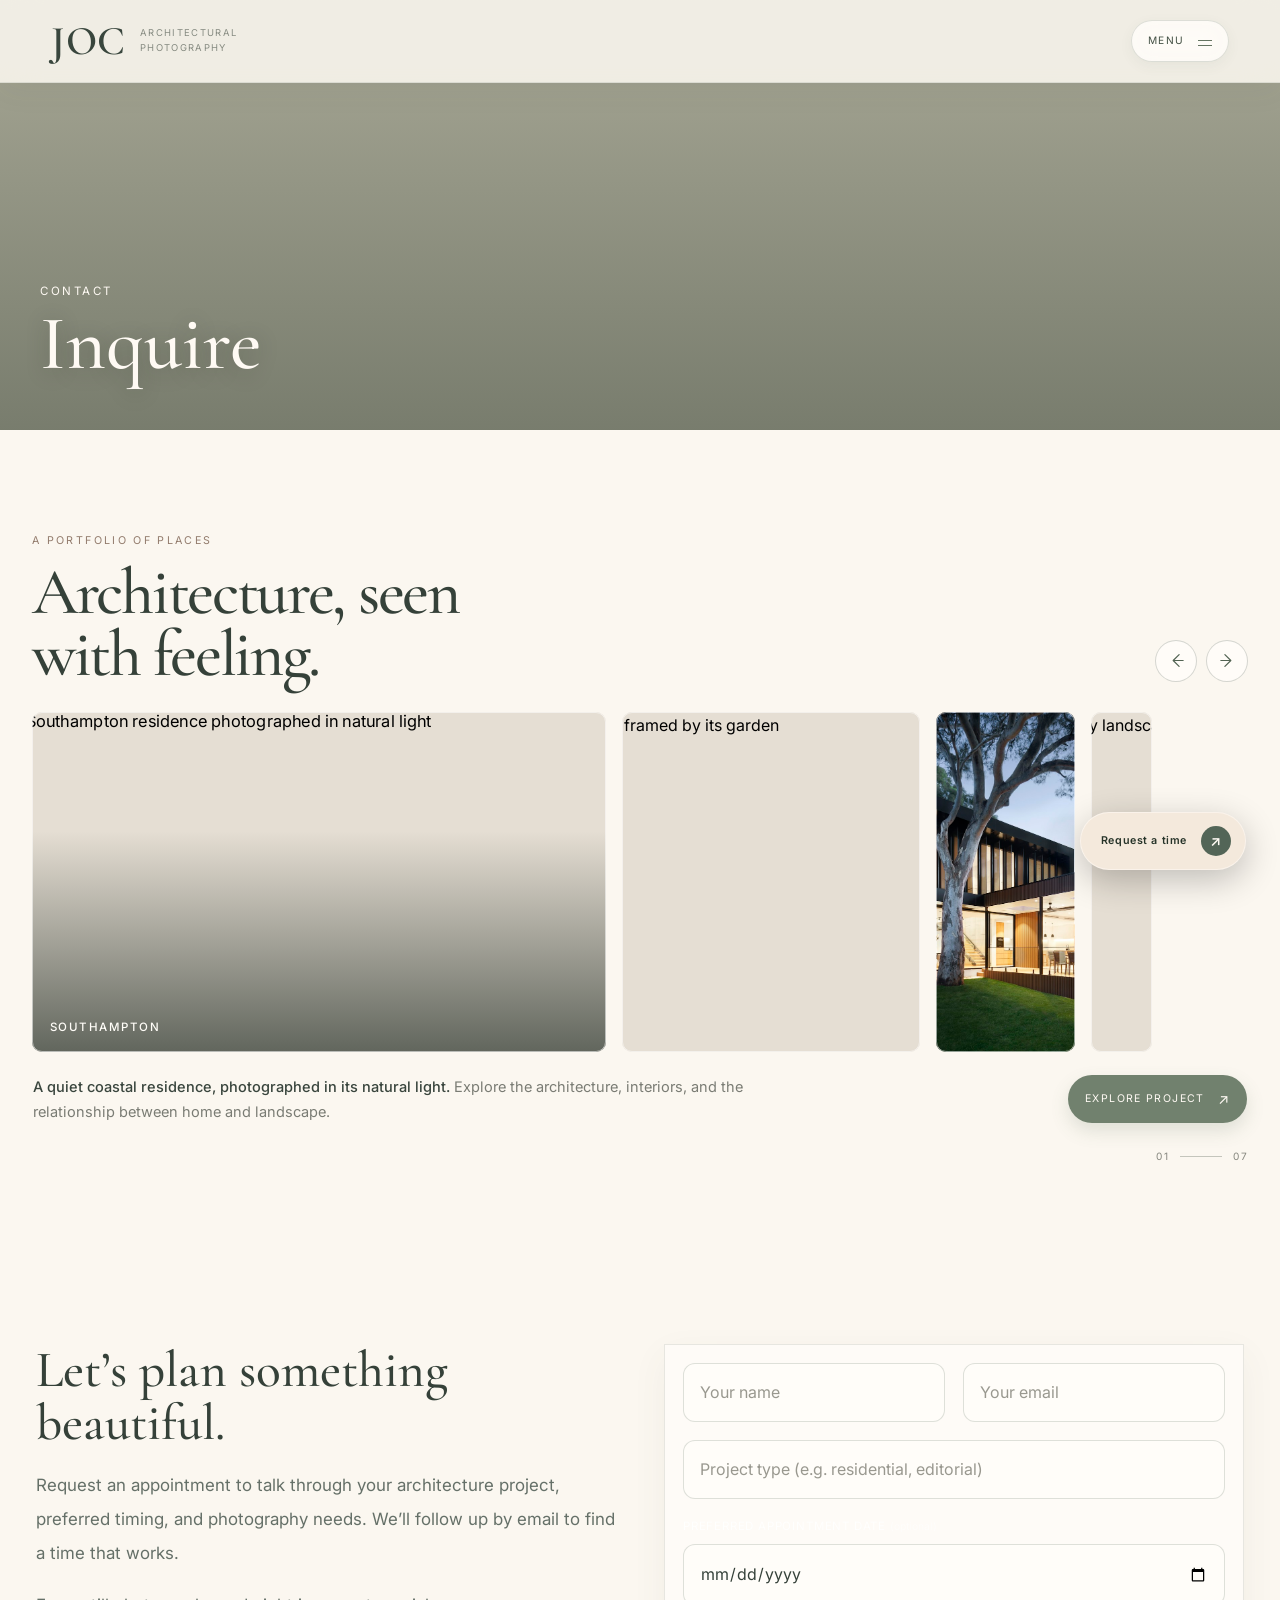
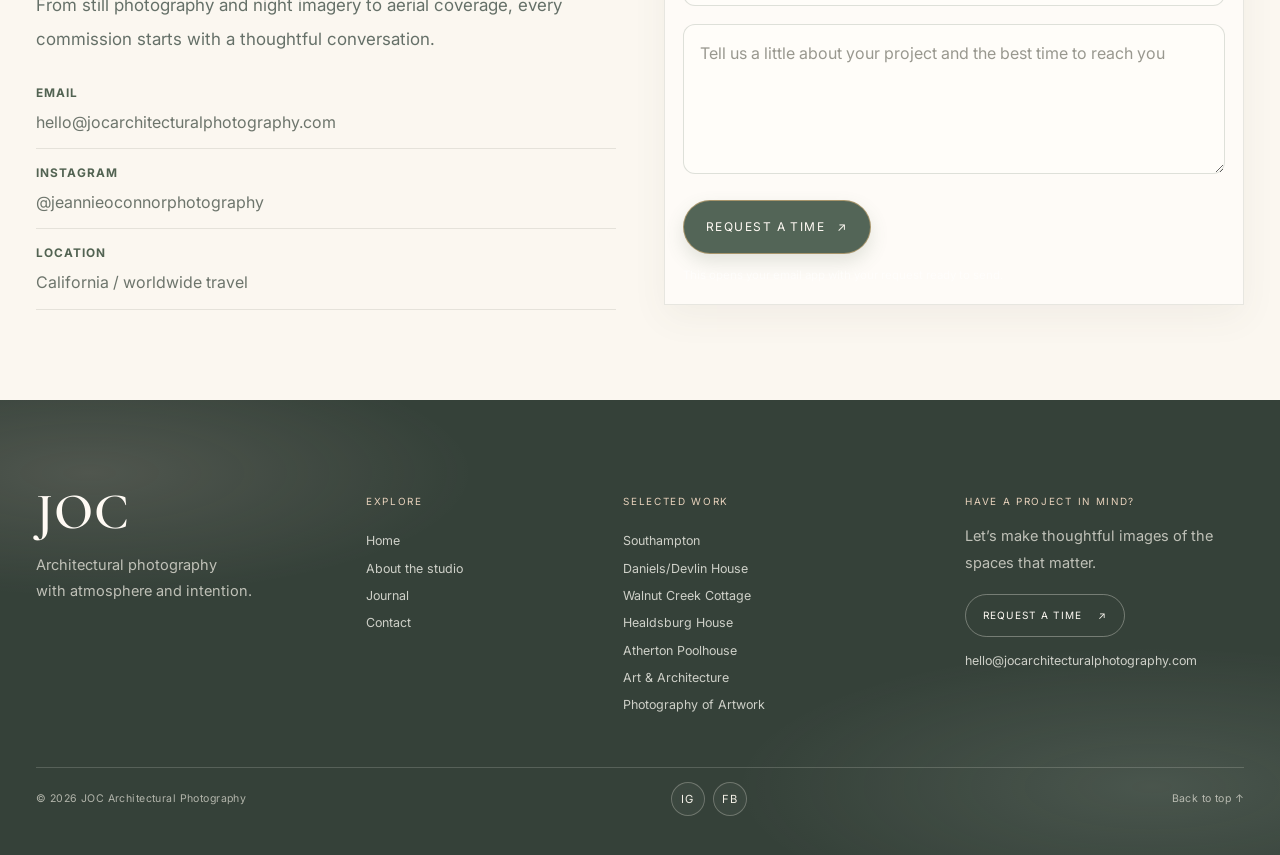
==== commit b5ef15ad: "JOC 2" ====
--- a/contact.html
+++ b/contact.html
@@ -46,11 +46,11 @@
     </section>
 
     <section class="page-content">
-      <div class="contact-layout">
+      <div class="contact-layout" id="request-appointment">
         <div class="contact-copy">
-          <h2>Let’s talk about your project.</h2>
-          <p>For residential architecture, editorial commissions, or travel-based assignment work, reach out to discuss location, scope, timeline, and photography needs.</p>
-          <p>Whether you need still photography, night imagery, or aerial coverage, the team is ready to help shape a clear plan.</p>
+          <h2>Let’s plan something beautiful.</h2>
+          <p>Request an appointment to talk through your architecture project, preferred timing, and photography needs. We’ll follow up by email to find a time that works.</p>
+          <p>From still photography and night imagery to aerial coverage, every commission starts with a thoughtful conversation.</p>
           <ul class="contact-list">
             <li><strong>Email</strong><span>hello@jocarchitecturalphotography.com</span></li>
             <li><strong>Instagram</strong><span>@jeannieoconnorphotography</span></li>
@@ -59,22 +59,27 @@
         </div>
 
         <div class="contact-card">
-          <form>
+          <form id="appointment-request-form">
             <div class="form-grid">
               <div>
-                <input class="input" type="text" placeholder="Your name" aria-label="Your name">
+                <input class="input" type="text" name="name" placeholder="Your name" aria-label="Your name" autocomplete="name" required>
               </div>
               <div>
-                <input class="input" type="email" placeholder="Your email" aria-label="Your email">
+                <input class="input" type="email" name="email" placeholder="Your email" aria-label="Your email" autocomplete="email" required>
               </div>
               <div class="full-span">
-                <input class="input" type="text" placeholder="Project type" aria-label="Project type">
+                <input class="input" type="text" name="project-type" placeholder="Project type (e.g. residential, editorial)" aria-label="Project type" required>
               </div>
               <div class="full-span">
-                <textarea class="textarea" placeholder="Tell us about your architecture project" aria-label="Project details"></textarea>
+                <label class="appointment-date-label" for="appointment-date">Preferred appointment date <span>(optional)</span></label>
+                <input class="input" id="appointment-date" type="date" name="appointment-date" aria-label="Preferred appointment date">
               </div>
               <div class="full-span">
-                <button class="btn" type="submit">Send inquiry</button>
+                <textarea class="textarea" name="project-details" placeholder="Tell us a little about your project and the best time to reach you" aria-label="Project details" required></textarea>
+              </div>
+              <div class="full-span">
+                <button class="btn appointment-submit" type="submit">Request a time <span aria-hidden="true">↗</span></button>
+                <p class="appointment-form-note">This opens your email app with your request ready to send.</p>
               </div>
             </div>
           </form>
--- a/style.css
+++ b/style.css
@@ -2427,6 +2427,88 @@
   background: #f4e9dc;
 }
 
+.appointment-cta {
+  position: fixed;
+  z-index: 40;
+  right: clamp(16px, 3vw, 34px);
+  bottom: clamp(16px, 3vw, 30px);
+  display: inline-flex;
+  align-items: center;
+  gap: 14px;
+  padding: 13px 14px 13px 20px;
+  border: 1px solid rgba(255, 250, 244, 0.58);
+  border-radius: 999px;
+  color: #263329;
+  background: #f4e9dc;
+  box-shadow: 0 10px 34px rgba(0, 0, 0, 0.24);
+  font-size: 0.67rem;
+  font-weight: 600;
+  letter-spacing: 0.055em;
+  transition: transform 0.2s ease, background 0.2s ease, box-shadow 0.2s ease;
+}
+
+.appointment-cta:hover,
+.appointment-cta:focus-visible {
+  transform: translateY(-3px);
+  background: #fffaf4;
+  box-shadow: 0 14px 38px rgba(0, 0, 0, 0.3);
+}
+
+.appointment-cta:focus-visible {
+  outline: 2px solid #d4b077;
+  outline-offset: 4px;
+}
+
+.appointment-cta__arrow {
+  display: grid;
+  width: 30px;
+  height: 30px;
+  place-items: center;
+  border-radius: 50%;
+  color: #fffaf4;
+  background: #536557;
+  font-size: 0.9rem;
+  transition: transform 0.2s ease;
+}
+
+.appointment-cta:hover .appointment-cta__arrow,
+.appointment-cta:focus-visible .appointment-cta__arrow { transform: rotate(45deg); }
+
+.appointment-date-label {
+  display: block;
+  margin-bottom: 8px;
+  color: rgba(255, 255, 255, 0.82);
+  font-size: 0.72rem;
+  letter-spacing: 0.07em;
+  text-transform: uppercase;
+}
+
+.appointment-date-label span {
+  color: rgba(255, 255, 255, 0.55);
+  font-size: 0.9em;
+  letter-spacing: 0;
+  text-transform: none;
+}
+
+.appointment-submit {
+  gap: 12px;
+  border-color: rgba(212, 176, 119, 0.65);
+  background: #536557;
+  color: #fffaf4;
+}
+
+.appointment-submit:hover,
+.appointment-submit:focus-visible {
+  border-color: #f4e9dc;
+  background: #657967;
+}
+
+.appointment-form-note {
+  margin: 12px 0 0;
+  color: rgba(255, 255, 255, 0.58);
+  font-size: 0.72rem;
+}
+
 @media (max-width: 900px) {
   .site-footer__top {
     grid-template-columns: repeat(2, minmax(0, 1fr));
@@ -2505,6 +2587,19 @@
 
   .site-footer__socials { order: 3; }
   .site-footer__back-to-top { margin-left: auto; }
+
+  .appointment-cta {
+    right: 14px;
+    bottom: 14px;
+    gap: 10px;
+    padding: 10px 11px 10px 15px;
+    font-size: 0.62rem;
+  }
+
+  .appointment-cta__arrow {
+    width: 27px;
+    height: 27px;
+  }
 }
 
 @media (max-width: 380px) {
